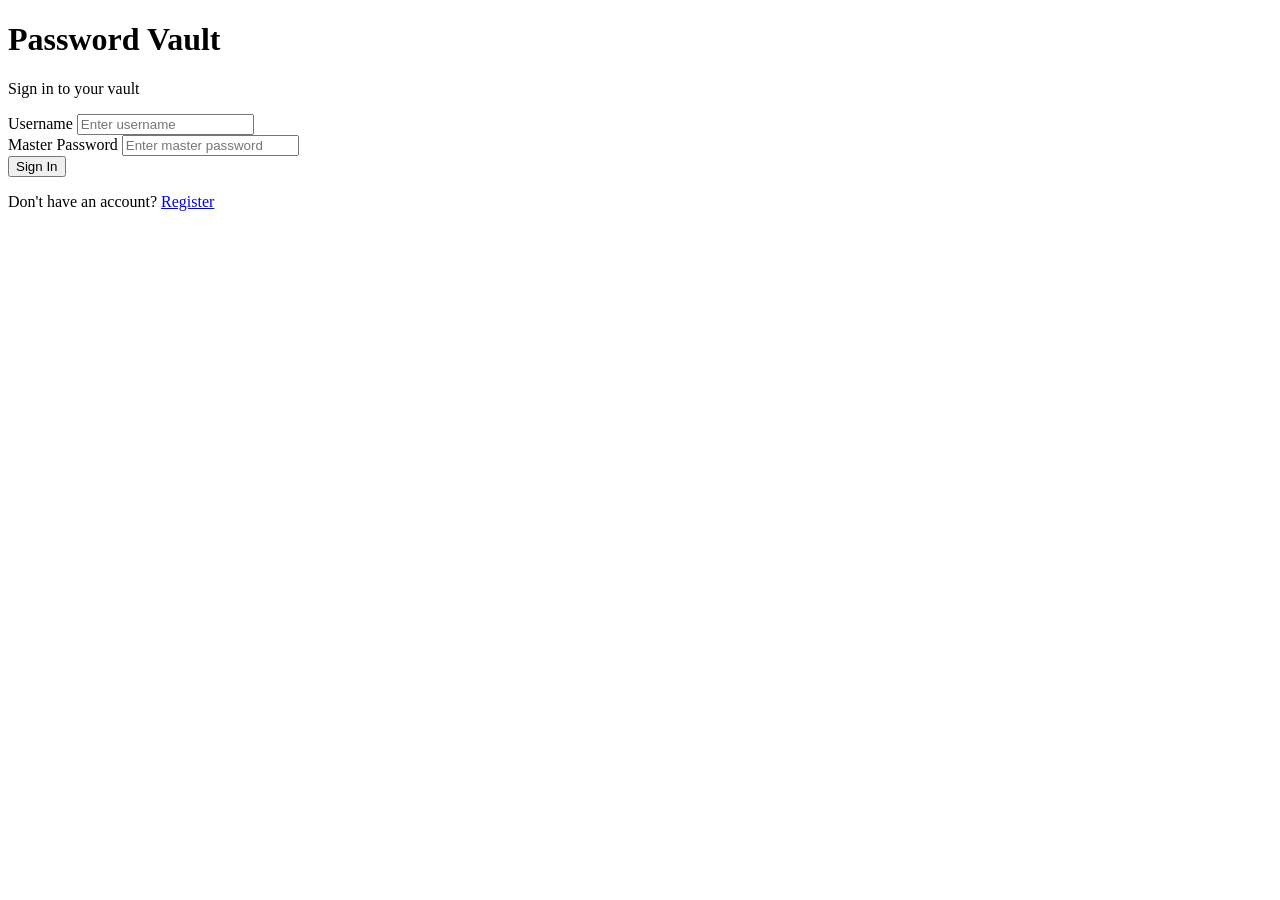
==== frontend/dashboard.html @ 9d70e1b2 "local" ====
<!DOCTYPE html>
<html lang="en">
<head>
    <meta charset="UTF-8">
    <meta name="viewport" content="width=device-width, initial-scale=1.0">
    <title>Password Vault — Dashboard</title>
    <link rel="stylesheet" href="style.css">
    <style>
        body { align-items: flex-start; padding: 40px 20px; }
        .dashboard { width: 100%; max-width: 700px; margin: 0 auto; }
        .header { display: flex; justify-content: space-between; align-items: center; margin-bottom: 32px; }
        .header h1 { font-size: 22px; }
        .logout { background: transparent; border: 1px solid #333; color: #fff; width: auto; padding: 8px 16px; margin: 0; }
        .logout:hover { background: #1a1a1a; }
        .add-form { background: #111; border: 1px solid #222; border-radius: 12px; padding: 24px; margin-bottom: 32px; }
        .add-form h2 { font-size: 16px; margin-bottom: 16px; color: #888; }
        .form-row { display: grid; grid-template-columns: 1fr 1fr; gap: 12px; }
        .add-form .form-group { margin-bottom: 12px; }
        .add-btn { background: #fff; color: #000; width: auto; padding: 10px 24px; margin: 0; margin-top: 8px; }
        .entries { display: flex; flex-direction: column; gap: 12px; }
        .entry-card { background: #111; border: 1px solid #222; border-radius: 10px; padding: 20px; display: flex; justify-content: space-between; align-items: center; }
        .entry-info h3 { font-size: 15px; margin-bottom: 4px; }
        .entry-info p { font-size: 13px; color: #666; }
        .entry-actions { display: flex; gap: 8px; }
        .btn-small { width: auto; padding: 6px 14px; font-size: 12px; margin: 0; background: #1a1a1a; color: #fff; border: 1px solid #333; }
        .btn-small:hover { background: #222; }
        .btn-delete { border-color: #ff4444; color: #ff4444; }
        .btn-delete:hover { background: #1a0000; }
        .decrypted { font-size: 12px; color: #44ff88; margin-top: 6px; }
        .empty { text-align: center; color: #444; padding: 40px; }
    </style>
</head>
<body>
<div class="dashboard">
    <div class="header">
        <h1>Your Vault</h1>
        <button class="logout" onclick="logout()">Sign Out</button>
    </div>

    <div class="add-form">
        <h2>Add New Entry</h2>
        <div class="form-row">
            <div class="form-group">
                <label>Site Name</label>
                <input type="text" id="siteName" placeholder="e.g. Gmail" />
            </div>
            <div class="form-group">
                <label>Site URL</label>
                <input type="text" id="siteUrl" placeholder="https://gmail.com" />
            </div>
        </div>
        <div class="form-row">
            <div class="form-group">
                <label>Username / Email</label>
                <input type="text" id="usernameForSite" placeholder="your@email.com" />
            </div>
            <div class="form-group">
                <label>Password</label>
                <input type="password" id="plainPassword" placeholder="Site password" />
            </div>
        </div>
        <button class="add-btn" onclick="addEntry()">Add Entry</button>
    </div>

    <div class="entries" id="entries">
        <div class="empty">Loading your vault...</div>
    </div>
</div>

<script>
    const API_URL = 'http://localhost:8080';
    let masterPasswordCache = null;

    function getMasterPassword() {
        if (!masterPasswordCache) {
            masterPasswordCache = sessionStorage.getItem('masterPassword');
        }
        return masterPasswordCache;
    }
    const token = localStorage.getItem('token');
    if (!token) window.location.href = 'index.html';

    const headers = {
        'Content-Type': 'application/json',
        'Authorization': 'Bearer ' + token
    };

    async function loadEntries() {
        const res = await fetch(`${API_URL}/vault/list`, { headers });
        const data = await res.json();
        const container = document.getElementById('entries');

        if (!res.ok || data.length === 0) {
            container.innerHTML = '<div class="empty">No entries yet.</div>';
            return;
        }

        container.innerHTML = data.map(entry => `
                <div class="entry-card" id="entry-${entry.id}">
                    <div class="entry-info">
                        <h3>${entry.siteName}</h3>
                        <p>${entry.usernameForSite} — <a href="${entry.siteUrl}" target="_blank" style="color:#555">${entry.siteUrl}</a></p>
                        <p class="decrypted" id="decrypted-${entry.id}"></p>
                    </div>
                    <div class="entry-actions">
                        <button class="btn-small" onclick="decrypt(${entry.id})">Reveal</button>
                        <button class="btn-small btn-delete" onclick="deleteEntry(${entry.id})">Delete</button>
                    </div>
                </div>
            `).join('');
    }

    async function addEntry() {
        const body = {
            siteName: document.getElementById('siteName').value,
            siteUrl: document.getElementById('siteUrl').value,
            usernameForSite: document.getElementById('usernameForSite').value,
            plainPassword: document.getElementById('plainPassword').value,
            masterPassword: getMasterPassword()
        };

        const res = await fetch(`${API_URL}/vault/add`, {
            method: 'POST',
            headers,
            body: JSON.stringify(body)
        });

        if (res.ok) {
            document.getElementById('siteName').value = '';
            document.getElementById('siteUrl').value = '';
            document.getElementById('usernameForSite').value = '';
            document.getElementById('plainPassword').value = '';
            loadEntries();
        } else {
            const errorText = await res.text();
            alert(errorText);
        }
    }

    async function decrypt(id) {
        const masterPassword = getMasterPassword();
        if (!masterPassword) return;

        const res = await fetch(`${API_URL}/vault/decrypt/${id}`, {
            method: 'POST',
            headers: { ...headers, 'Content-Type': 'application/json' },
            body: JSON.stringify({ masterPassword })
        });

        const text = await res.text();
        document.getElementById(`decrypted-${id}`).textContent = text;
    }

    async function deleteEntry(id) {
        if (!confirm('Are you sure you want to delete this entry?')) return;

        const res = await fetch(`${API_URL}/vault/delete/${id}`, {
            method: 'DELETE',
            headers
        });
        if (res.ok) {
            loadEntries();
        } else {
            const errorText = await res.text();
            alert(errorText);
        }
    }

    function logout() {
        localStorage.removeItem('token');
        localStorage.removeItem('username');
        window.location.href = 'index.html';
    }

    loadEntries();
</script>
</body>
</html>
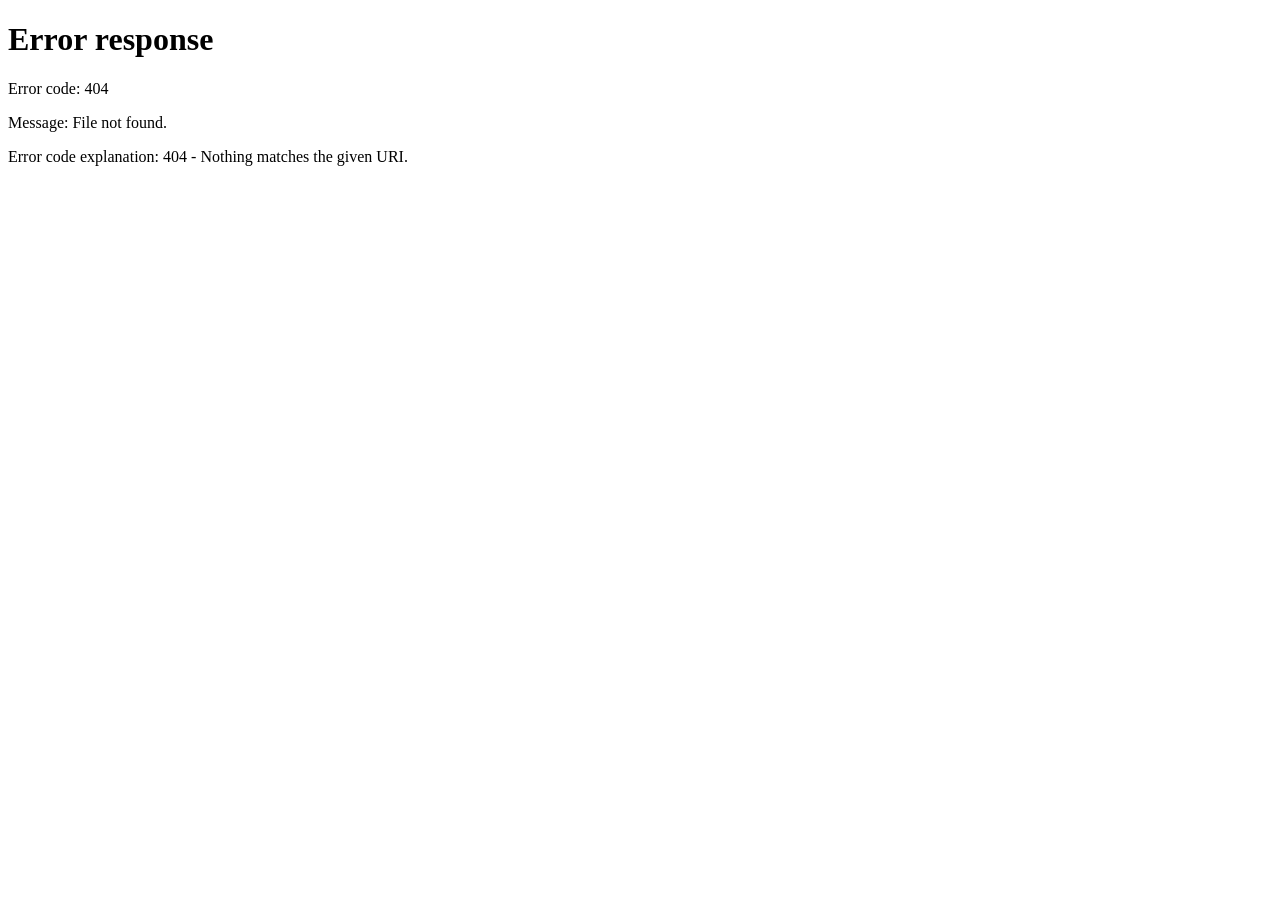
==== commit 5b834b66: "refactor(frontend): Update UI and styling for password vault" ====
--- a/frontend/dashboard.html
+++ b/frontend/dashboard.html
@@ -3,176 +3,831 @@
 <head>
     <meta charset="UTF-8">
     <meta name="viewport" content="width=device-width, initial-scale=1.0">
-    <title>Password Vault — Dashboard</title>
+    <title>Nullvault — Dashboard</title>
     <link rel="stylesheet" href="style.css">
-    <style>
-        body { align-items: flex-start; padding: 40px 20px; }
-        .dashboard { width: 100%; max-width: 700px; margin: 0 auto; }
-        .header { display: flex; justify-content: space-between; align-items: center; margin-bottom: 32px; }
-        .header h1 { font-size: 22px; }
-        .logout { background: transparent; border: 1px solid #333; color: #fff; width: auto; padding: 8px 16px; margin: 0; }
-        .logout:hover { background: #1a1a1a; }
-        .add-form { background: #111; border: 1px solid #222; border-radius: 12px; padding: 24px; margin-bottom: 32px; }
-        .add-form h2 { font-size: 16px; margin-bottom: 16px; color: #888; }
-        .form-row { display: grid; grid-template-columns: 1fr 1fr; gap: 12px; }
-        .add-form .form-group { margin-bottom: 12px; }
-        .add-btn { background: #fff; color: #000; width: auto; padding: 10px 24px; margin: 0; margin-top: 8px; }
-        .entries { display: flex; flex-direction: column; gap: 12px; }
-        .entry-card { background: #111; border: 1px solid #222; border-radius: 10px; padding: 20px; display: flex; justify-content: space-between; align-items: center; }
-        .entry-info h3 { font-size: 15px; margin-bottom: 4px; }
-        .entry-info p { font-size: 13px; color: #666; }
-        .entry-actions { display: flex; gap: 8px; }
-        .btn-small { width: auto; padding: 6px 14px; font-size: 12px; margin: 0; background: #1a1a1a; color: #fff; border: 1px solid #333; }
-        .btn-small:hover { background: #222; }
-        .btn-delete { border-color: #ff4444; color: #ff4444; }
-        .btn-delete:hover { background: #1a0000; }
-        .decrypted { font-size: 12px; color: #44ff88; margin-top: 6px; }
-        .empty { text-align: center; color: #444; padding: 40px; }
-    </style>
 </head>
 <body>
-<div class="dashboard">
-    <div class="header">
-        <h1>Your Vault</h1>
-        <button class="logout" onclick="logout()">Sign Out</button>
+    <div class="app-container">
+        <!-- Sidebar Navigation -->
+        <aside class="sidebar">
+            <div class="sidebar-top">
+                <a href="index.html" class="brand" style="padding-left: 8px;">
+                    <svg xmlns="http://www.w3.org/2000/svg" width="22" height="22" viewBox="0 0 24 24" fill="none" stroke="currentColor" stroke-width="2.5" stroke-linecap="round" stroke-linejoin="round">
+                        <rect width="18" height="11" x="3" y="11" rx="2" ry="2"/>
+                        <path d="M7 11V7a5 5 0 0 1 10 0v4"/>
+                    </svg>
+                    <span>Nullvault</span>
+                </a>
+                
+                <nav class="sidebar-menu">
+                    <a href="#" class="menu-item active">
+                        <svg xmlns="http://www.w3.org/2000/svg" width="18" height="18" viewBox="0 0 24 24" fill="none" stroke="currentColor" stroke-width="2" stroke-linecap="round" stroke-linejoin="round">
+                            <rect width="7" height="9" x="3" y="3" rx="1"/>
+                            <rect width="7" height="5" x="14" y="3" rx="1"/>
+                            <rect width="7" height="9" x="14" y="12" rx="1"/>
+                            <rect width="7" height="5" x="3" y="16" rx="1"/>
+                        </svg>
+                        <span>All Items</span>
+                    </a>
+                </nav>
+            </div>
+
+            <div class="sidebar-user">
+                <div class="user-info">
+                    <div class="avatar" id="userAvatar">U</div>
+                    <span class="username" id="usernameDisplay">User</span>
+                </div>
+                <button class="logout-btn" onclick="logout()" title="Sign Out">
+                    <svg xmlns="http://www.w3.org/2000/svg" width="16" height="16" viewBox="0 0 24 24" fill="none" stroke="currentColor" stroke-width="2" stroke-linecap="round" stroke-linejoin="round">
+                        <path d="M9 21H5a2 2 0 0 1-2-2V5a2 2 0 0 1 2-2h4"/>
+                        <polyline points="16 17 21 12 16 7"/>
+                        <line x1="21" x2="9" y1="12" y2="12"/>
+                    </svg>
+                </button>
+            </div>
+        </aside>
+
+        <!-- Main Dashboard View -->
+        <div class="main-content">
+            <!-- Top Search Header Bar -->
+            <header class="top-bar">
+                <div class="search-wrapper">
+                    <svg xmlns="http://www.w3.org/2000/svg" width="16" height="16" viewBox="0 0 24 24" fill="none" stroke="currentColor" stroke-width="2" stroke-linecap="round" stroke-linejoin="round">
+                        <circle cx="11" cy="11" r="8"/>
+                        <path d="m21 21-4.3-4.3"/>
+                    </svg>
+                    <input type="text" id="searchInput" class="search-input" placeholder="Search vault items..." oninput="filterEntries()">
+                </div>
+                <div>
+                    <button class="btn-primary" style="padding: 8px 16px; width: auto; font-size: 13px;" onclick="openModal()">
+                        <svg xmlns="http://www.w3.org/2000/svg" width="14" height="14" viewBox="0 0 24 24" fill="none" stroke="currentColor" stroke-width="2.5" stroke-linecap="round" stroke-linejoin="round">
+                            <path d="M5 12h14"/>
+                            <path d="M12 5v14"/>
+                        </svg>
+                        <span>Add Entry</span>
+                    </button>
+                </div>
+            </header>
+
+            <!-- Dashboard Content -->
+            <main class="dashboard-body">
+                <div class="dashboard-header">
+                    <h2>Secure Vault</h2>
+                </div>
+
+                <!-- Grid/Entries View -->
+                <div class="vault-grid" id="vaultGrid">
+                    <!-- Loading state initially -->
+                    <div style="grid-column: 1 / -1; text-align: center; padding: 40px; color: var(--text-secondary);">
+                        <span class="spinner" style="margin-bottom: 12px; width: 24px; height: 24px;"></span>
+                        <p>Syncing secure entries...</p>
+                    </div>
+                </div>
+            </main>
+        </div>
     </div>
 
-    <div class="add-form">
-        <h2>Add New Entry</h2>
-        <div class="form-row">
-            <div class="form-group">
-                <label>Site Name</label>
-                <input type="text" id="siteName" placeholder="e.g. Gmail" />
+    <!-- Add/Edit Entry Modal -->
+    <div class="modal-overlay" id="addModalOverlay" onclick="closeModalOnOverlay(event)">
+        <div class="glass-card modal">
+            <div class="modal-header">
+                <h3 id="modalTitle">Add Vault Entry</h3>
+                <button class="modal-close" onclick="closeModal()">
+                    <svg xmlns="http://www.w3.org/2000/svg" width="20" height="20" viewBox="0 0 24 24" fill="none" stroke="currentColor" stroke-width="2" stroke-linecap="round" stroke-linejoin="round">
+                        <path d="M18 6 6 18"/>
+                        <path d="m6 6 12 12"/>
+                    </svg>
+                </button>
             </div>
-            <div class="form-group">
-                <label>Site URL</label>
-                <input type="text" id="siteUrl" placeholder="https://gmail.com" />
-            </div>
+
+            <form id="addEntryForm" onsubmit="event.preventDefault(); saveEntry();">
+                <div class="modal-form-row">
+                    <div class="form-group">
+                        <label for="siteName">Site Name</label>
+                        <div class="input-wrapper">
+                            <input type="text" id="siteName" class="input-field" style="padding-left: 14px;" placeholder="e.g. GitHub" required>
+                        </div>
+                    </div>
+                    <div class="form-group">
+                        <label for="siteUrl">Site URL</label>
+                        <div class="input-wrapper">
+                            <input type="url" id="siteUrl" class="input-field" style="padding-left: 14px;" placeholder="https://github.com" required>
+                        </div>
+                    </div>
+                </div>
+
+                <div class="modal-form-row">
+                    <div class="form-group">
+                        <label for="siteUsername">Username / Email</label>
+                        <div class="input-wrapper">
+                            <input type="text" id="siteUsername" class="input-field" style="padding-left: 14px;" placeholder="your@email.com" required>
+                        </div>
+                    </div>
+                    <div class="form-group">
+                        <label for="sitePassword">Password</label>
+                        <div class="input-wrapper" style="display: flex; gap: 8px; align-items: center;">
+                            <div style="position: relative; flex-grow: 1;">
+                                <input type="password" id="sitePassword" class="input-field" style="padding-left: 14px; padding-right: 40px;" placeholder="Enter site password" required>
+                                <button type="button" onclick="toggleModalPasswordVisibility()" style="position: absolute; right: 10px; top: 50%; transform: translateY(-50%); background: transparent; border: none; color: var(--text-muted); cursor: pointer; display: flex; align-items: center; justify-content: center; width: auto; padding: 4px; transition: color 0.2s;" id="modalPasswordVisibilityBtn" title="Toggle Visibility">
+                                    <svg xmlns="http://www.w3.org/2000/svg" width="16" height="16" viewBox="0 0 24 24" fill="none" stroke="currentColor" stroke-width="2" stroke-linecap="round" stroke-linejoin="round">
+                                        <path d="M2 12s3-7 10-7 10 7 10 7-3 7-10 7-10-7-10-7Z"/>
+                                        <circle cx="12" cy="12" r="3"/>
+                                    </svg>
+                                </button>
+                            </div>
+                            <button type="button" class="btn-secondary" style="width: auto; padding: 0 12px; margin: 0; display: flex; align-items: center; height: 44px;" onclick="toggleGenerator()" title="Secure Generator Menu">
+                                <svg xmlns="http://www.w3.org/2000/svg" width="16" height="16" viewBox="0 0 24 24" fill="none" stroke="currentColor" stroke-width="2" stroke-linecap="round" stroke-linejoin="round">
+                                    <path d="M3 12a9 9 0 0 1 9-9 9.75 9.75 0 0 1 6.74 2.74L21 8"/>
+                                    <path d="M16 3h5v5"/>
+                                    <path d="M21 12a9 9 0 0 1-9 9 9.75 9.75 0 0 1-6.74-2.74L3 16"/>
+                                    <path d="M8 21H3v-5"/>
+                                </svg>
+                            </button>
+                        </div>
+                    </div>
+                </div>
+
+                <!-- Password Generator Panel (Hidden by default) -->
+                <div id="generatorPanel" class="generator-panel" style="display: none; margin-bottom: 20px; padding: 16px; background: rgba(0,0,0,0.25); border: 1px solid var(--card-border); border-radius: 8px; animation: fadeIn 0.2s ease;">
+                    <div style="display: flex; align-items: center; justify-content: space-between; margin-bottom: 12px;">
+                        <span style="font-size: 12px; font-weight: 700; color: var(--accent-light); text-transform: uppercase; letter-spacing: 0.5px;">Password Generator</span>
+                        <div style="display: flex; gap: 8px;">
+                            <button type="button" class="btn-secondary" style="padding: 4px 8px; font-size: 11px; margin: 0; width: auto; display: flex; align-items: center; gap: 4px;" onclick="generatePassword()">
+                                <svg xmlns="http://www.w3.org/2000/svg" width="12" height="12" viewBox="0 0 24 24" fill="none" stroke="currentColor" stroke-width="2" stroke-linecap="round" stroke-linejoin="round">
+                                    <path d="M3 12a9 9 0 0 1 9-9 9.75 9.75 0 0 1 6.74 2.74L21 8"/>
+                                    <path d="M16 3h5v5"/>
+                                    <path d="M21 12a9 9 0 0 1-9 9 9.75 9.75 0 0 1-6.74-2.74L3 16"/>
+                                    <path d="M8 21H3v-5"/>
+                                </svg>
+                                <span>Regenerate</span>
+                            </button>
+                            <button type="button" class="btn-primary" style="padding: 4px 10px; font-size: 11px; margin: 0; width: auto; background: var(--accent); color: white;" onclick="applyGeneratedPassword()">Use Password</button>
+                        </div>
+                    </div>
+                    
+                    <div class="password-display-wrapper" style="margin-bottom: 16px; padding: 10px; background: #000; border-color: rgba(255,255,255,0.05);">
+                        <span id="generatedPasswordVal" style="font-family: var(--font-mono); font-size: 14px; color: var(--text-primary); letter-spacing: 0.5px; word-break: break-all;">-</span>
+                    </div>
+
+                    <div style="display: flex; flex-direction: column; gap: 12px;">
+                        <!-- Length -->
+                        <div style="display: flex; align-items: center; justify-content: space-between;">
+                            <label style="margin: 0; font-size: 12px; color: var(--text-secondary);">Length (<span id="lenVal">16</span>)</label>
+                            <input type="range" id="genLength" min="6" max="64" value="16" style="width: 60%; cursor: pointer;" oninput="document.getElementById('lenVal').innerText = this.value; generatePassword();">
+                        </div>
+
+                        <!-- Checkboxes row -->
+                        <div style="display: grid; grid-template-columns: 1fr 1fr; gap: 8px;">
+                            <label style="display: flex; align-items: center; gap: 8px; font-size: 12px; color: var(--text-secondary); cursor: pointer; text-transform: none;">
+                                <input type="checkbox" id="genUpper" checked onchange="generatePassword()"> A-Z
+                            </label>
+                            <label style="display: flex; align-items: center; gap: 8px; font-size: 12px; color: var(--text-secondary); cursor: pointer; text-transform: none;">
+                                <input type="checkbox" id="genLower" checked onchange="generatePassword()"> a-z
+                            </label>
+                            <label style="display: flex; align-items: center; gap: 8px; font-size: 12px; color: var(--text-secondary); cursor: pointer; text-transform: none;">
+                                <input type="checkbox" id="genNumbers" checked onchange="generatePassword()"> 0-9
+                            </label>
+                            <label style="display: flex; align-items: center; gap: 8px; font-size: 12px; color: var(--text-secondary); cursor: pointer; text-transform: none;">
+                                <input type="checkbox" id="genSpecial" checked onchange="generatePassword()"> !@#$%^&*
+                            </label>
+                        </div>
+
+                        <!-- Avoid ambiguous -->
+                        <div>
+                            <label style="display: flex; align-items: center; gap: 8px; font-size: 12px; color: var(--text-secondary); cursor: pointer; text-transform: none;">
+                                <input type="checkbox" id="genAmbiguous" onchange="generatePassword()"> Avoid ambiguous characters (e.g. l, 1, O, 0)
+                            </label>
+                        </div>
+                    </div>
+                </div>
+
+                <div class="alert alert-danger" id="modalErrorAlert">
+                    <svg xmlns="http://www.w3.org/2000/svg" width="16" height="16" viewBox="0 0 24 24" fill="none" stroke="currentColor" stroke-width="2" stroke-linecap="round" stroke-linejoin="round" style="flex-shrink:0;">
+                        <circle cx="12" cy="12" r="10"/>
+                        <line x1="12" x2="12" y1="8" y2="12"/>
+                        <line x1="12" x2="12.01" y1="16" y2="16"/>
+                    </svg>
+                    <span id="modalErrorMsg">Could not save entry</span>
+                </div>
+
+                <div class="modal-footer">
+                    <button type="button" class="btn-secondary" onclick="closeModal()">Cancel</button>
+                    <button type="submit" class="btn-accent" id="saveBtn">
+                        <span id="saveBtnText">Save Securely</span>
+                        <span id="saveBtnLoader" class="spinner" style="display: none;"></span>
+                    </button>
+                </div>
+            </form>
         </div>
-        <div class="form-row">
-            <div class="form-group">
-                <label>Username / Email</label>
-                <input type="text" id="usernameForSite" placeholder="your@email.com" />
-            </div>
-            <div class="form-group">
-                <label>Password</label>
-                <input type="password" id="plainPassword" placeholder="Site password" />
-            </div>
-        </div>
-        <button class="add-btn" onclick="addEntry()">Add Entry</button>
     </div>
 
-    <div class="entries" id="entries">
-        <div class="empty">Loading your vault...</div>
-    </div>
-</div>
-
-<script>
-    const API_URL = 'http://localhost:8080';
-    let masterPasswordCache = null;
-
-    function getMasterPassword() {
-        if (!masterPasswordCache) {
-            masterPasswordCache = sessionStorage.getItem('masterPassword');
-        }
-        return masterPasswordCache;
-    }
-    const token = localStorage.getItem('token');
-    if (!token) window.location.href = 'index.html';
-
-    const headers = {
-        'Content-Type': 'application/json',
-        'Authorization': 'Bearer ' + token
-    };
-
-    async function loadEntries() {
-        const res = await fetch(`${API_URL}/vault/list`, { headers });
-        const data = await res.json();
-        const container = document.getElementById('entries');
-
-        if (!res.ok || data.length === 0) {
-            container.innerHTML = '<div class="empty">No entries yet.</div>';
-            return;
-        }
-
-        container.innerHTML = data.map(entry => `
-                <div class="entry-card" id="entry-${entry.id}">
-                    <div class="entry-info">
-                        <h3>${entry.siteName}</h3>
-                        <p>${entry.usernameForSite} — <a href="${entry.siteUrl}" target="_blank" style="color:#555">${entry.siteUrl}</a></p>
-                        <p class="decrypted" id="decrypted-${entry.id}"></p>
-                    </div>
-                    <div class="entry-actions">
-                        <button class="btn-small" onclick="decrypt(${entry.id})">Reveal</button>
-                        <button class="btn-small btn-delete" onclick="deleteEntry(${entry.id})">Delete</button>
-                    </div>
-                </div>
-            `).join('');
-    }
-
-    async function addEntry() {
-        const body = {
-            siteName: document.getElementById('siteName').value,
-            siteUrl: document.getElementById('siteUrl').value,
-            usernameForSite: document.getElementById('usernameForSite').value,
-            plainPassword: document.getElementById('plainPassword').value,
-            masterPassword: getMasterPassword()
+    <script>
+        const API_BASE_URL = window.location.hostname === 'localhost' || window.location.hostname === '127.0.0.1' 
+            ? 'http://localhost:8080' 
+            : 'https://password-vault-production-d1e3.up.railway.app';
+            
+        let vaultEntries = [];
+        let decryptedPasswords = {}; // Cache decrypted passwords locally in memory during active page session
+        let editingEntryId = null; // Track ID of entry currently being edited (null if adding new)
+
+        // Verify Authentication
+        const token = sessionStorage.getItem('token');
+        const username = sessionStorage.getItem('username') || 'User';
+        const masterPassword = sessionStorage.getItem('masterPassword');
+
+        if (!token || !masterPassword) {
+            // Redirect to login if unauthenticated
+            window.location.href = 'login.html';
+        }
+
+        // Set User Profile UI
+        document.getElementById('usernameDisplay').textContent = username;
+        document.getElementById('userAvatar').textContent = username.charAt(0).toUpperCase();
+
+        const headers = {
+            'Content-Type': 'application/json',
+            'Authorization': 'Bearer ' + token
         };
 
-        const res = await fetch(`${API_URL}/vault/add`, {
-            method: 'POST',
-            headers,
-            body: JSON.stringify(body)
-        });
-
-        if (res.ok) {
-            document.getElementById('siteName').value = '';
-            document.getElementById('siteUrl').value = '';
-            document.getElementById('usernameForSite').value = '';
-            document.getElementById('plainPassword').value = '';
-            loadEntries();
-        } else {
-            const errorText = await res.text();
-            alert(errorText);
-        }
-    }
-
-    async function decrypt(id) {
-        const masterPassword = getMasterPassword();
-        if (!masterPassword) return;
-
-        const res = await fetch(`${API_URL}/vault/decrypt/${id}`, {
-            method: 'POST',
-            headers: { ...headers, 'Content-Type': 'application/json' },
-            body: JSON.stringify({ masterPassword })
-        });
-
-        const text = await res.text();
-        document.getElementById(`decrypted-${id}`).textContent = text;
-    }
-
-    async function deleteEntry(id) {
-        if (!confirm('Are you sure you want to delete this entry?')) return;
-
-        const res = await fetch(`${API_URL}/vault/delete/${id}`, {
-            method: 'DELETE',
-            headers
-        });
-        if (res.ok) {
-            loadEntries();
-        } else {
-            const errorText = await res.text();
-            alert(errorText);
-        }
-    }
-
-    function logout() {
-        localStorage.removeItem('token');
-        localStorage.removeItem('username');
-        window.location.href = 'index.html';
-    }
-
-    loadEntries();
-</script>
+        // Modal Operations
+        function openModal() {
+            editingEntryId = null;
+            document.getElementById('modalTitle').textContent = 'Add Vault Entry';
+            document.getElementById('saveBtnText').textContent = 'Save Securely';
+            document.getElementById('modalErrorAlert').style.display = 'none';
+            document.getElementById('generatorPanel').style.display = 'none';
+            document.getElementById('addEntryForm').reset();
+            document.getElementById('addModalOverlay').classList.add('open');
+        }
+
+        function closeModal() {
+            document.getElementById('addModalOverlay').classList.remove('open');
+            editingEntryId = null;
+            
+            // Reset modal password visibility state back to password mask
+            const passwordInput = document.getElementById('sitePassword');
+            passwordInput.type = 'password';
+            document.getElementById('modalPasswordVisibilityBtn').innerHTML = `
+                <svg xmlns="http://www.w3.org/2000/svg" width="16" height="16" viewBox="0 0 24 24" fill="none" stroke="currentColor" stroke-width="2" stroke-linecap="round" stroke-linejoin="round">
+                    <path d="M2 12s3-7 10-7 10 7 10 7-3 7-10 7-10-7-10-7Z"/>
+                    <circle cx="12" cy="12" r="3"/>
+                </svg>
+            `;
+        }
+
+        function toggleModalPasswordVisibility() {
+            const passwordInput = document.getElementById('sitePassword');
+            const toggleBtn = document.getElementById('modalPasswordVisibilityBtn');
+            
+            if (passwordInput.type === 'password') {
+                passwordInput.type = 'text';
+                toggleBtn.innerHTML = `
+                    <svg xmlns="http://www.w3.org/2000/svg" width="16" height="16" viewBox="0 0 24 24" fill="none" stroke="currentColor" stroke-width="2" stroke-linecap="round" stroke-linejoin="round">
+                        <path d="M9.88 9.88a3 3 0 1 0 4.24 4.24"/>
+                        <path d="M10.73 5.08A10.43 10.43 0 0 1 12 5c7 0 10 7 10 7a13.16 13.16 0 0 1-1.67 2.68"/>
+                        <path d="M6.61 6.61A13.52 13.52 0 0 0 2 12s3 7 10 7a9.74 9.74 0 0 0 5.39-1.61"/>
+                        <line x1="2" x2="22" y1="2" y2="22"/>
+                    </svg>
+                `;
+            } else {
+                passwordInput.type = 'password';
+                toggleBtn.innerHTML = `
+                    <svg xmlns="http://www.w3.org/2000/svg" width="16" height="16" viewBox="0 0 24 24" fill="none" stroke="currentColor" stroke-width="2" stroke-linecap="round" stroke-linejoin="round">
+                        <path d="M2 12s3-7 10-7 10 7 10 7-3 7-10 7-10-7-10-7Z"/>
+                        <circle cx="12" cy="12" r="3"/>
+                    </svg>
+                `;
+            }
+        }
+
+        function closeModalOnOverlay(e) {
+            if (e.target.id === 'addModalOverlay') {
+                closeModal();
+            }
+        }
+
+        // Copy password helper
+        async function copyToClipboard(id) {
+            const password = decryptedPasswords[id];
+            if (!password) return;
+            try {
+                await navigator.clipboard.writeText(password);
+                
+                // Show copied feedback on button
+                const btn = document.getElementById(`copyBtn-${id}`);
+                if (btn) {
+                    const originalHTML = btn.innerHTML;
+                    btn.innerHTML = `<svg xmlns="http://www.w3.org/2000/svg" width="14" height="14" viewBox="0 0 24 24" fill="none" stroke="#34d399" stroke-width="2.5" stroke-linecap="round" stroke-linejoin="round"><polyline points="20 6 9 17 4 12"/></svg>`;
+                    setTimeout(() => {
+                        const currentBtn = document.getElementById(`copyBtn-${id}`);
+                        if (currentBtn) currentBtn.innerHTML = originalHTML;
+                    }, 1500);
+                }
+            } catch (err) {
+                console.error('Failed to copy', err);
+            }
+        }
+
+        // Domain helper for favicons
+        function getDomain(url) {
+            try {
+                if (!url.startsWith('http://') && !url.startsWith('https://')) {
+                    url = 'https://' + url;
+                }
+                const parsed = new URL(url);
+                return parsed.hostname;
+            } catch (e) {
+                return '';
+            }
+        }
+
+        // Fetch all Entries
+        async function loadEntries() {
+            const container = document.getElementById('vaultGrid');
+            try {
+                const res = await fetch(`${API_BASE_URL}/vault/list`, { headers });
+                
+                if (res.ok) {
+                    vaultEntries = await res.json();
+                    renderEntries(vaultEntries);
+                } else if (res.status === 401) {
+                    logout();
+                } else {
+                    container.innerHTML = `
+                        <div style="grid-column: 1 / -1; text-align: center; padding: 40px; color: #f87171;">
+                            <p>Failed to synchronize vault details.</p>
+                        </div>
+                    `;
+                }
+            } catch (err) {
+                console.error(err);
+                container.innerHTML = `
+                    <div style="grid-column: 1 / -1; text-align: center; padding: 40px; color: #f87171;">
+                        <p>Server connection timeout. Verify you are connected to the network.</p>
+                    </div>
+                `;
+            }
+        }
+
+        // Render Entries to the Grid
+        function renderEntries(entriesList) {
+            const container = document.getElementById('vaultGrid');
+            if (entriesList.length === 0) {
+                container.innerHTML = `
+                    <div class="glass-card empty-state" style="grid-column: 1 / -1;">
+                        <div class="empty-icon">
+                            <svg xmlns="http://www.w3.org/2000/svg" width="24" height="24" viewBox="0 0 24 24" fill="none" stroke="currentColor" stroke-width="2" stroke-linecap="round" stroke-linejoin="round">
+                                <circle cx="12" cy="12" r="10"/>
+                                <line x1="8" x2="16" y1="12" y2="12"/>
+                            </svg>
+                        </div>
+                        <h3>No secure credentials stored yet</h3>
+                        <p>Begin adding your private accounts to store them safely under zero-knowledge encryption.</p>
+                        <button class="btn-accent" style="width: auto; padding: 8px 20px; font-size: 13px;" onclick="openModal()">Add First Entry</button>
+                    </div>
+                `;
+                return;
+            }
+
+            container.innerHTML = entriesList.map((entry, index) => {
+                const isDecrypted = !!decryptedPasswords[entry.id];
+                const displayPass = isDecrypted ? decryptedPasswords[entry.id] : '••••••••••••';
+                
+                // Get clean domain for site icon
+                const domain = getDomain(entry.siteUrl);
+                const domainLetter = entry.siteName ? entry.siteName.charAt(0).toUpperCase() : 'W';
+                
+                return `
+                    <div class="glass-card vault-card fade-in" style="animation-delay: ${index * 0.05}s;" id="entry-${entry.id}">
+                        <div class="vault-card-top">
+                            <div class="site-meta">
+                                <h4>${escapeHtml(entry.siteName)}</h4>
+                                <a href="${escapeHtml(entry.siteUrl)}" target="_blank">${escapeHtml(entry.siteUrl)}</a>
+                            </div>
+                            
+                            <div style="position: relative; width: 32px; height: 32px; flex-shrink: 0; display: flex; align-items: center; justify-content: center;">
+                                ${domain ? `
+                                    <img class="site-favicon" 
+                                         src="https://www.google.com/s2/favicons?sz=128&domain=${domain}" 
+                                         alt=""
+                                         onerror="this.style.display='none'; this.nextElementSibling.style.display='flex';" />
+                                ` : ''}
+                                <div class="site-logo" style="${domain ? 'display: none;' : ''}">${domainLetter}</div>
+                            </div>
+                        </div>
+
+                        <div class="vault-card-middle">
+                            <div class="site-user">${escapeHtml(entry.usernameForSite)}</div>
+                            <div class="password-display-wrapper">
+                                <span class="password-display ${isDecrypted ? 'decrypted' : ''}" id="pass-${entry.id}">${escapeHtml(displayPass)}</span>
+                                <div id="copyBtnContainer-${entry.id}" style="display: flex; align-items: center; justify-content: center;">
+                                    ${isDecrypted ? `
+                                        <button class="copy-btn" id="copyBtn-${entry.id}" onclick="copyToClipboard(${entry.id})" title="Copy Password">
+                                            <svg xmlns="http://www.w3.org/2000/svg" width="14" height="14" viewBox="0 0 24 24" fill="none" stroke="currentColor" stroke-width="2" stroke-linecap="round" stroke-linejoin="round">
+                                                <rect width="14" height="14" x="8" y="8" rx="2" ry="2"/>
+                                                <path d="M4 16c-1.1 0-2-.9-2-2V4c0-1.1.9-2 2-2h10c1.1 0 2 .9 2 2"/>
+                                            </svg>
+                                        </button>
+                                    ` : ''}
+                                </div>
+                            </div>
+                        </div>
+
+                        <div class="vault-card-actions">
+                            <button class="card-action-btn" onclick="toggleReveal(${entry.id})" id="revealBtn-${entry.id}">
+                                ${isDecrypted ? `
+                                    <svg xmlns="http://www.w3.org/2000/svg" width="12" height="12" viewBox="0 0 24 24" fill="none" stroke="currentColor" stroke-width="2.5" stroke-linecap="round" stroke-linejoin="round">
+                                        <path d="M9.88 9.88a3 3 0 1 0 4.24 4.24"/>
+                                        <path d="M10.73 5.08A10.43 10.43 0 0 1 12 5c7 0 10 7 10 7a13.16 13.16 0 0 1-1.67 2.68"/>
+                                        <path d="M6.61 6.61A13.52 13.52 0 0 0 2 12s3 7 10 7a9.74 9.74 0 0 0 5.39-1.61"/>
+                                        <line x1="2" x2="22" y1="2" y2="22"/>
+                                    </svg>
+                                    <span>Hide</span>
+                                ` : `
+                                    <svg xmlns="http://www.w3.org/2000/svg" width="12" height="12" viewBox="0 0 24 24" fill="none" stroke="currentColor" stroke-width="2.5" stroke-linecap="round" stroke-linejoin="round">
+                                        <path d="M2 12s3-7 10-7 10 7 10 7-3 7-10 7-10-7-10-7Z"/>
+                                        <circle cx="12" cy="12" r="3"/>
+                                    </svg>
+                                    <span>Reveal</span>
+                                `}
+                            </button>
+                            <button class="card-action-btn" onclick="openEditModal(${entry.id})" id="editBtn-${entry.id}">
+                                <svg xmlns="http://www.w3.org/2000/svg" width="12" height="12" viewBox="0 0 24 24" fill="none" stroke="currentColor" stroke-width="2.5" stroke-linecap="round" stroke-linejoin="round">
+                                    <path d="M12 20h9"/>
+                                    <path d="M16.5 3.5a2.12 2.12 0 0 1 3 3L7 19l-4 1 1-4Z"/>
+                                </svg>
+                                <span>Edit</span>
+                            </button>
+                            <button class="card-action-btn delete" onclick="deleteEntry(${entry.id})">
+                                <svg xmlns="http://www.w3.org/2000/svg" width="12" height="12" viewBox="0 0 24 24" fill="none" stroke="currentColor" stroke-width="2.5" stroke-linecap="round" stroke-linejoin="round">
+                                    <path d="M3 6h18"/>
+                                    <path d="M19 6v14c0 1-1 2-2 2H7c-1 0-2-1-2-2V6"/>
+                                    <path d="M8 6V4c0-1 1-2 2-2h4c1 0 2 1 2 2v2"/>
+                                </svg>
+                                <span>Delete</span>
+                            </button>
+                        </div>
+                    </div>
+                `;
+            }).join('');
+        }
+
+        // Save entry (Handles Add & Edit routes)
+        async function saveEntry() {
+            const siteName = document.getElementById('siteName').value.trim();
+            const siteUrl = document.getElementById('siteUrl').value.trim();
+            const usernameForSite = document.getElementById('siteUsername').value.trim();
+            const plainPassword = document.getElementById('sitePassword').value;
+            
+            const saveBtnText = document.getElementById('saveBtnText');
+            const saveBtnLoader = document.getElementById('saveBtnLoader');
+            const modalErrorAlert = document.getElementById('modalErrorAlert');
+            const saveBtn = document.getElementById('saveBtn');
+
+            modalErrorAlert.style.display = 'none';
+            saveBtnText.style.display = 'none';
+            saveBtnLoader.style.display = 'inline-block';
+            saveBtn.disabled = true;
+
+            const body = {
+                siteName,
+                siteUrl,
+                usernameForSite,
+                plainPassword,
+                masterPassword
+            };
+
+            const isEdit = editingEntryId !== null;
+            const endpoint = isEdit ? `/vault/update/${editingEntryId}` : '/vault/add';
+
+            try {
+                const res = await fetch(`${API_BASE_URL}${endpoint}`, {
+                    method: 'POST',
+                    headers,
+                    body: JSON.stringify(body)
+                });
+
+                if (res.ok) {
+                    closeModal();
+                    loadEntries();
+                } else {
+                    const errorText = await res.text();
+                    showModalError(errorText || 'Authentication/Permission denied to save entry.');
+                }
+            } catch (err) {
+                console.error(err);
+                showModalError('Connection lost. Please check if your backend server is up.');
+            } finally {
+                saveBtnText.style.display = 'inline-block';
+                saveBtnLoader.style.display = 'none';
+                saveBtn.disabled = false;
+            }
+        }
+
+        function showModalError(msg) {
+            const alertBox = document.getElementById('modalErrorAlert');
+            const textSpan = document.getElementById('modalErrorMsg');
+            textSpan.textContent = msg;
+            alertBox.style.display = 'flex';
+        }
+
+        // Open Modal in Edit Mode
+        async function openEditModal(id) {
+            const entry = vaultEntries.find(e => e.id === id);
+            if (!entry) return;
+
+            const editBtn = document.getElementById(`editBtn-${id}`);
+            const originalHTML = editBtn.innerHTML;
+
+            // Decrypt password first if not already done
+            if (!decryptedPasswords[id]) {
+                try {
+                    editBtn.innerHTML = `<span class="spinner" style="width: 10px; height: 10px;"></span> <span>Decrypting...</span>`;
+                    editBtn.disabled = true;
+                    
+                    const res = await fetch(`${API_BASE_URL}/vault/decrypt/${id}`, {
+                        method: 'POST',
+                        headers,
+                        body: JSON.stringify({ masterPassword })
+                    });
+
+                    if (res.ok) {
+                        const rawText = await res.text();
+                        const prefix = "Decrypted password: ";
+                        decryptedPasswords[id] = rawText.startsWith(prefix) ? rawText.slice(prefix.length) : rawText;
+                    } else {
+                        const errorMsg = await res.text();
+                        alert('Decryption failed: ' + errorMsg);
+                        editBtn.innerHTML = originalHTML;
+                        editBtn.disabled = false;
+                        return;
+                    }
+                } catch (err) {
+                    console.error(err);
+                    alert('Could not contact decryption server.');
+                    editBtn.innerHTML = originalHTML;
+                    editBtn.disabled = false;
+                    return;
+                }
+            }
+
+            // Restore edit button state
+            editBtn.innerHTML = originalHTML;
+            editBtn.disabled = false;
+
+            // Pre-fill modal
+            editingEntryId = id;
+            document.getElementById('modalTitle').textContent = 'Edit Vault Entry';
+            document.getElementById('saveBtnText').textContent = 'Save Changes';
+            document.getElementById('modalErrorAlert').style.display = 'none';
+            document.getElementById('generatorPanel').style.display = 'none';
+            
+            document.getElementById('siteName').value = entry.siteName;
+            document.getElementById('siteUrl').value = entry.siteUrl;
+            document.getElementById('siteUsername').value = entry.usernameForSite;
+            document.getElementById('sitePassword').value = decryptedPasswords[id];
+            
+            document.getElementById('addModalOverlay').classList.add('open');
+        }
+
+        // Toggle Password Reveal State DOM-ONLY (No list re-rendering)
+        async function toggleReveal(id) {
+            const passEl = document.getElementById(`pass-${id}`);
+            const btnEl = document.getElementById(`revealBtn-${id}`);
+            const copyBtnContainer = document.getElementById(`copyBtnContainer-${id}`);
+            if (!passEl || !btnEl || !copyBtnContainer) return;
+            
+            if (decryptedPasswords[id]) {
+                // Hide it
+                delete decryptedPasswords[id];
+                passEl.textContent = '••••••••••••';
+                passEl.classList.remove('decrypted');
+                copyBtnContainer.innerHTML = '';
+                btnEl.innerHTML = `
+                    <svg xmlns="http://www.w3.org/2000/svg" width="12" height="12" viewBox="0 0 24 24" fill="none" stroke="currentColor" stroke-width="2.5" stroke-linecap="round" stroke-linejoin="round">
+                        <path d="M2 12s3-7 10-7 10 7 10 7-3 7-10 7-10-7-10-7Z"/>
+                        <circle cx="12" cy="12" r="3"/>
+                    </svg>
+                    <span>Reveal</span>
+                `;
+            } else {
+                // Fetch decryption from server
+                try {
+                    btnEl.innerHTML = `<span class="spinner" style="width: 10px; height: 10px;"></span> <span>Loading...</span>`;
+                    const res = await fetch(`${API_BASE_URL}/vault/decrypt/${id}`, {
+                        method: 'POST',
+                        headers,
+                        body: JSON.stringify({ masterPassword })
+                    });
+
+                    if (res.ok) {
+                        const rawText = await res.text();
+                        const prefix = "Decrypted password: ";
+                        const decryptedPass = rawText.startsWith(prefix) ? rawText.slice(prefix.length) : rawText;
+                        
+                        decryptedPasswords[id] = decryptedPass;
+                        
+                        // Update DOM elements in place
+                        passEl.textContent = decryptedPass;
+                        passEl.classList.add('decrypted');
+                        copyBtnContainer.innerHTML = `
+                            <button class="copy-btn" id="copyBtn-${id}" onclick="copyToClipboard(${id})" title="Copy Password">
+                                <svg xmlns="http://www.w3.org/2000/svg" width="14" height="14" viewBox="0 0 24 24" fill="none" stroke="currentColor" stroke-width="2" stroke-linecap="round" stroke-linejoin="round">
+                                    <rect width="14" height="14" x="8" y="8" rx="2" ry="2"/>
+                                    <path d="M4 16c-1.1 0-2-.9-2-2V4c0-1.1.9-2 2-2h10c1.1 0 2 .9 2 2"/>
+                                </svg>
+                            </button>
+                        `;
+                        btnEl.innerHTML = `
+                            <svg xmlns="http://www.w3.org/2000/svg" width="12" height="12" viewBox="0 0 24 24" fill="none" stroke="currentColor" stroke-width="2.5" stroke-linecap="round" stroke-linejoin="round">
+                                <path d="M9.88 9.88a3 3 0 1 0 4.24 4.24"/>
+                                <path d="M10.73 5.08A10.43 10.43 0 0 1 12 5c7 0 10 7 10 7a13.16 13.16 0 0 1-1.67 2.68"/>
+                                <path d="M6.61 6.61A13.52 13.52 0 0 0 2 12s3 7 10 7a9.74 9.74 0 0 0 5.39-1.61"/>
+                                <line x1="2" x2="22" y1="2" y2="22"/>
+                            </svg>
+                            <span>Hide</span>
+                        `;
+                    } else {
+                        const errorMsg = await res.text();
+                        alert('Decryption failed: ' + errorMsg);
+                        renderEntries(vaultEntries);
+                    }
+                } catch (err) {
+                    console.error(err);
+                    alert('Could not contact decryption server.');
+                    renderEntries(vaultEntries);
+                }
+            }
+        }
+
+        // Delete secure vault item with smooth transitions (No list re-rendering)
+        async function deleteEntry(id) {
+            if (!confirm('Are you absolute certain you want to delete this secret from your vault? This cannot be undone.')) {
+                return;
+            }
+
+            try {
+                const res = await fetch(`${API_BASE_URL}/vault/delete/${id}`, {
+                    method: 'DELETE',
+                    headers
+                });
+
+                if (res.ok) {
+                    const card = document.getElementById(`entry-${id}`);
+                    if (card) {
+                        card.style.opacity = '0';
+                        card.style.transform = 'translateY(15px)';
+                        card.style.transition = 'opacity 0.25s ease, transform 0.25s ease';
+                        setTimeout(() => {
+                            card.remove();
+                            // Update local arrays
+                            vaultEntries = vaultEntries.filter(entry => entry.id !== id);
+                            if (decryptedPasswords[id]) delete decryptedPasswords[id];
+                            
+                            // Re-render empty state if nothing left
+                            if (vaultEntries.length === 0) {
+                                renderEntries([]);
+                            }
+                        }, 250);
+                    }
+                } else {
+                    const errorText = await res.text();
+                    alert('Could not delete item: ' + errorText);
+                }
+            } catch (err) {
+                console.error(err);
+                alert('Connection error during deletion request.');
+            }
+        }
+
+        // Filter/Search Functionality (Client-Side Search)
+        function filterEntries() {
+            const query = document.getElementById('searchInput').value.toLowerCase().trim();
+            if (!query) {
+                renderEntries(vaultEntries);
+                return;
+            }
+
+            const filtered = vaultEntries.filter(entry => {
+                return (entry.siteName && entry.siteName.toLowerCase().includes(query)) ||
+                       (entry.siteUrl && entry.siteUrl.toLowerCase().includes(query)) ||
+                       (entry.usernameForSite && entry.usernameForSite.toLowerCase().includes(query));
+            });
+
+            renderEntries(filtered);
+        }
+
+        // Password Generator Operations
+        function toggleGenerator() {
+            const panel = document.getElementById('generatorPanel');
+            if (panel.style.display === 'none') {
+                panel.style.display = 'block';
+                generatePassword(); // Initial generation on open
+            } else {
+                panel.style.display = 'none';
+            }
+        }
+
+        function generatePassword() {
+            const length = parseInt(document.getElementById('genLength').value);
+            const upper = document.getElementById('genUpper').checked;
+            const lower = document.getElementById('genLower').checked;
+            const numbers = document.getElementById('genNumbers').checked;
+            const special = document.getElementById('genSpecial').checked;
+            const avoidAmbiguous = document.getElementById('genAmbiguous').checked;
+
+            let charset = '';
+            let upperChars = 'ABCDEFGHIJKLMNOPQRSTUVWXYZ';
+            let lowerChars = 'abcdefghijklmnopqrstuvwxyz';
+            let numberChars = '0123456789';
+            let specialChars = '!@#$%^&*()_+-=[]{}|;:,.<>?';
+
+            if (avoidAmbiguous) {
+                upperChars = upperChars.replace(/[IO]/g, '');
+                lowerChars = lowerChars.replace(/[lo]/g, '');
+                numberChars = numberChars.replace(/[01]/g, '');
+                specialChars = specialChars.replace(/[|]/g, '');
+            }
+
+            let guaranteed = [];
+
+            if (upper) {
+                charset += upperChars;
+                guaranteed.push(upperChars.charAt(Math.floor(Math.random() * upperChars.length)));
+            }
+            if (lower) {
+                charset += lowerChars;
+                guaranteed.push(lowerChars.charAt(Math.floor(Math.random() * lowerChars.length)));
+            }
+            if (numbers) {
+                charset += numberChars;
+                guaranteed.push(numberChars.charAt(Math.floor(Math.random() * numberChars.length)));
+            }
+            if (special) {
+                charset += specialChars;
+                guaranteed.push(specialChars.charAt(Math.floor(Math.random() * specialChars.length)));
+            }
+
+            if (charset.length === 0) {
+                document.getElementById('generatedPasswordVal').innerText = 'Select at least one option';
+                return;
+            }
+
+            let password = '';
+            for (let i = 0; i < guaranteed.length; i++) {
+                password += guaranteed[i];
+            }
+
+            for (let i = password.length; i < length; i++) {
+                const randomIndex = Math.floor(Math.random() * charset.length);
+                password += charset.charAt(randomIndex);
+            }
+
+            // Shuffle characters
+            password = password.split('').sort(() => 0.5 - Math.random()).join('');
+            document.getElementById('generatedPasswordVal').innerText = password;
+        }
+
+        function applyGeneratedPassword() {
+            const genVal = document.getElementById('generatedPasswordVal').innerText;
+            if (genVal && genVal !== 'Select at least one option' && genVal !== '-') {
+                const passwordInput = document.getElementById('sitePassword');
+                passwordInput.value = genVal;
+                passwordInput.type = 'text'; // Show password in plaintext
+                
+                // Update toggle button to hide eye-off state icon
+                document.getElementById('modalPasswordVisibilityBtn').innerHTML = `
+                    <svg xmlns="http://www.w3.org/2000/svg" width="16" height="16" viewBox="0 0 24 24" fill="none" stroke="currentColor" stroke-width="2" stroke-linecap="round" stroke-linejoin="round">
+                        <path d="M9.88 9.88a3 3 0 1 0 4.24 4.24"/>
+                        <path d="M10.73 5.08A10.43 10.43 0 0 1 12 5c7 0 10 7 10 7a13.16 13.16 0 0 1-1.67 2.68"/>
+                        <path d="M6.61 6.61A13.52 13.52 0 0 0 2 12s3 7 10 7a9.74 9.74 0 0 0 5.39-1.61"/>
+                        <line x1="2" x2="22" y1="2" y2="22"/>
+                    </svg>
+                `;
+                
+                document.getElementById('generatorPanel').style.display = 'none';
+            }
+        }
+
+        // Safe HTML injection escape helper
+        function escapeHtml(str) {
+            if (!str) return '';
+            return str
+                .replace(/&/g, "&amp;")
+                .replace(/</g, "&lt;")
+                .replace(/>/g, "&gt;")
+                .replace(/"/g, "&quot;")
+                .replace(/'/g, "&#039;");
+        }
+
+        // Logout Flow
+        function logout() {
+            sessionStorage.clear();
+            window.location.href = 'login.html';
+        }
+
+        // Load initially
+        loadEntries();
+    </script>
 </body>
 </html>
--- a/frontend/style.css
+++ b/frontend/style.css
@@ -0,0 +1,972 @@
+@import url('https://fonts.googleapis.com/css2?family=Inter:wght@300;400;500;600;700&family=JetBrains+Mono:wght@400;500;600&display=swap');
+
+:root {
+    --bg-dark: #000000;
+    --bg-page: #050507;
+    --card-bg: rgba(17, 17, 19, 0.75);
+    --card-border: rgba(255, 255, 255, 0.08);
+    --card-border-glow: rgba(139, 92, 246, 0.3);
+    
+    --accent: #8b5cf6;
+    --accent-light: #a78bfa;
+    --accent-glow: rgba(139, 92, 246, 0.15);
+    
+    --text-primary: #f3f4f6;
+    --text-secondary: #9ca3af;
+    --text-muted: #4b5563;
+    
+    --font-ui: 'Inter', -apple-system, BlinkMacSystemFont, 'Segoe UI', sans-serif;
+    --font-mono: 'JetBrains Mono', monospace;
+    
+    --shadow-glow: 0 0 30px rgba(139, 92, 246, 0.15);
+    --glass-blur: blur(16px);
+}
+
+/* Base Styles */
+* {
+    margin: 0;
+    padding: 0;
+    box-sizing: border-box;
+}
+
+body {
+    background-color: var(--bg-page);
+    color: var(--text-primary);
+    font-family: var(--font-ui);
+    min-height: 100vh;
+    overflow-x: hidden;
+    position: relative;
+}
+
+/* Aurora / Glow background effect */
+.aurora-bg {
+    position: fixed;
+    top: 0;
+    left: 0;
+    right: 0;
+    bottom: 0;
+    z-index: -1;
+    overflow: hidden;
+    pointer-events: none;
+    background: radial-gradient(circle at 50% -20%, #110e26 0%, var(--bg-page) 50%);
+}
+
+.aurora-glow {
+    position: absolute;
+    width: 600px;
+    height: 600px;
+    background: radial-gradient(circle, var(--accent-glow) 0%, transparent 70%);
+    top: -200px;
+    left: calc(50% - 300px);
+    filter: blur(80px);
+    animation: pulseGlow 12s infinite alternate ease-in-out;
+    opacity: 0.8;
+}
+
+@keyframes pulseGlow {
+    0% {
+        transform: translate(0, 0) scale(1);
+    }
+    100% {
+        transform: translate(50px, 30px) scale(1.1);
+    }
+}
+
+/* Layout Utilities */
+.app-container {
+    display: flex;
+    min-height: 100vh;
+    width: 100%;
+}
+
+/* Glassmorphism Cards */
+.glass-card {
+    background: var(--card-bg);
+    backdrop-filter: var(--glass-blur);
+    -webkit-backdrop-filter: var(--glass-blur);
+    border: 1px solid var(--card-border);
+    border-radius: 16px;
+    padding: 32px;
+    box-shadow: 0 8px 32px 0 rgba(0, 0, 0, 0.4);
+    transition: border-color 0.3s ease, box-shadow 0.3s ease, transform 0.3s ease;
+    animation: fadeInUp 0.6s cubic-bezier(0.16, 1, 0.3, 1) both;
+}
+
+.glass-card:hover {
+    border-color: var(--card-border-glow);
+    box-shadow: 0 8px 32px 0 rgba(139, 92, 246, 0.05), var(--shadow-glow);
+}
+
+/* Auth Cards Centered */
+.auth-wrapper {
+    display: flex;
+    flex-direction: column;
+    align-items: center;
+    justify-content: center;
+    min-height: 100vh;
+    width: 100%;
+    padding: 24px;
+    position: relative;
+    background: radial-gradient(circle at 50% 50%, #0c0817 0%, var(--bg-page) 100%);
+}
+
+.auth-card {
+    width: 100%;
+    max-width: 420px;
+}
+
+.brand {
+    display: flex;
+    align-items: center;
+    gap: 10px;
+    font-size: 20px;
+    font-weight: 700;
+    color: var(--text-primary);
+    margin-bottom: 24px;
+    text-decoration: none;
+    letter-spacing: -0.5px;
+}
+
+.brand svg {
+    color: var(--accent);
+}
+
+.auth-header {
+    text-align: center;
+    margin-bottom: 32px;
+}
+
+.auth-header h1 {
+    font-size: 28px;
+    font-weight: 700;
+    letter-spacing: -0.5px;
+    margin-bottom: 8px;
+}
+
+.auth-header p {
+    color: var(--text-secondary);
+    font-size: 14px;
+}
+
+/* Forms */
+.form-group {
+    margin-bottom: 20px;
+    position: relative;
+}
+
+.form-group label {
+    display: block;
+    font-size: 12px;
+    font-weight: 500;
+    color: var(--text-secondary);
+    margin-bottom: 8px;
+    text-transform: uppercase;
+    letter-spacing: 0.5px;
+}
+
+.input-wrapper {
+    position: relative;
+}
+
+.input-wrapper > svg {
+    position: absolute;
+    left: 12px;
+    top: 50%;
+    transform: translateY(-50%);
+    color: var(--text-muted);
+    transition: color 0.2s ease;
+}
+
+.input-field {
+    width: 100%;
+    background: rgba(26, 26, 26, 0.4);
+    border: 1px solid var(--card-border);
+    border-radius: 8px;
+    padding: 12px 14px;
+    padding-left: 40px;
+    color: var(--text-primary);
+    font-size: 14px;
+    outline: none;
+    transition: border-color 0.2s ease, box-shadow 0.2s ease, background-color 0.2s ease;
+}
+
+.input-field:focus {
+    border-color: var(--accent-light);
+    box-shadow: 0 0 0 2px var(--accent-glow);
+    background: rgba(26, 26, 26, 0.6);
+}
+
+.input-wrapper:focus-within > svg {
+    color: var(--accent-light);
+}
+
+/* Buttons */
+.btn-primary {
+    width: 100%;
+    background: var(--text-primary);
+    color: var(--bg-dark);
+    border: none;
+    border-radius: 8px;
+    padding: 12px;
+    font-size: 14px;
+    font-weight: 600;
+    cursor: pointer;
+    transition: background-color 0.2s ease, transform 0.1s ease, box-shadow 0.2s ease;
+    display: flex;
+    align-items: center;
+    justify-content: center;
+    gap: 8px;
+}
+
+.btn-primary:hover {
+    background: #ffffff;
+    box-shadow: 0 4px 20px rgba(255, 255, 255, 0.15);
+}
+
+.btn-primary:active {
+    transform: scale(0.98);
+}
+
+.btn-accent {
+    width: 100%;
+    background: linear-gradient(135deg, var(--accent) 0%, #7c3aed 100%);
+    color: #ffffff;
+    border: none;
+    border-radius: 8px;
+    padding: 12px;
+    font-size: 14px;
+    font-weight: 600;
+    cursor: pointer;
+    transition: opacity 0.2s ease, transform 0.1s ease, box-shadow 0.2s ease;
+    display: flex;
+    align-items: center;
+    justify-content: center;
+    gap: 8px;
+}
+
+.btn-accent:hover {
+    opacity: 0.95;
+    box-shadow: 0 4px 20px rgba(139, 92, 246, 0.3);
+}
+
+.btn-accent:active {
+    transform: scale(0.98);
+}
+
+.btn-secondary {
+    background: rgba(255, 255, 255, 0.05);
+    color: var(--text-primary);
+    border: 1px solid var(--card-border);
+    border-radius: 8px;
+    padding: 10px 18px;
+    font-size: 14px;
+    font-weight: 500;
+    cursor: pointer;
+    transition: background-color 0.2s ease, border-color 0.2s ease;
+    display: inline-flex;
+    align-items: center;
+    justify-content: center;
+    gap: 8px;
+}
+
+.btn-secondary:hover {
+    background: rgba(255, 255, 255, 0.08);
+    border-color: rgba(255, 255, 255, 0.15);
+}
+
+/* Animations */
+@keyframes fadeInUp {
+    from {
+        opacity: 0;
+        transform: translateY(15px);
+    }
+    to {
+        opacity: 1;
+        transform: translateY(0);
+    }
+}
+
+@keyframes fadeIn {
+    from { opacity: 0; }
+    to { opacity: 1; }
+}
+
+.fade-in {
+    animation: fadeIn 0.4s ease-out forwards;
+}
+
+.stagger-1 { animation-delay: 0.1s; }
+.stagger-2 { animation-delay: 0.2s; }
+.stagger-3 { animation-delay: 0.3s; }
+.stagger-4 { animation-delay: 0.4s; }
+
+/* Alerts */
+.alert {
+    padding: 10px 14px;
+    border-radius: 8px;
+    font-size: 13px;
+    margin-top: 16px;
+    display: none;
+    animation: fadeIn 0.3s ease;
+    align-items: center;
+    gap: 8px;
+}
+
+.alert-danger {
+    background: rgba(239, 68, 68, 0.1);
+    border: 1px solid rgba(239, 68, 68, 0.2);
+    color: #fca5a5;
+}
+
+.alert-success {
+    background: rgba(16, 185, 129, 0.1);
+    border: 1px solid rgba(16, 185, 129, 0.2);
+    color: #a7f3d0;
+}
+
+.auth-footer {
+    text-align: center;
+    margin-top: 24px;
+    font-size: 13px;
+    color: var(--text-secondary);
+}
+
+.auth-footer a {
+    color: var(--text-primary);
+    text-decoration: none;
+    font-weight: 500;
+    transition: color 0.2s;
+}
+
+.auth-footer a:hover {
+    color: var(--accent-light);
+}
+
+/* Landing Page Hero and Highlights */
+.landing-container {
+    max-width: 1200px;
+    margin: 0 auto;
+    padding: 0 24px;
+    min-height: 100vh;
+    display: flex;
+    flex-direction: column;
+    justify-content: space-between;
+}
+
+.nav-bar {
+    display: flex;
+    justify-content: space-between;
+    align-items: center;
+    padding: 24px 0;
+    border-bottom: 1px solid rgba(255, 255, 255, 0.05);
+}
+
+.nav-links {
+    display: flex;
+    gap: 20px;
+    align-items: center;
+}
+
+.hero-section {
+    text-align: center;
+    padding: 100px 0 60px 0;
+    display: flex;
+    flex-direction: column;
+    align-items: center;
+}
+
+.hero-badge {
+    background: rgba(139, 92, 246, 0.1);
+    border: 1px solid rgba(139, 92, 246, 0.25);
+    color: var(--accent-light);
+    font-size: 12px;
+    font-weight: 600;
+    padding: 6px 16px;
+    border-radius: 9999px;
+    margin-bottom: 24px;
+    display: inline-flex;
+    align-items: center;
+    gap: 6px;
+    letter-spacing: 0.5px;
+}
+
+.hero-title {
+    font-size: 56px;
+    font-weight: 800;
+    letter-spacing: -1.5px;
+    line-height: 1.1;
+    margin-bottom: 24px;
+    max-width: 800px;
+    background: linear-gradient(180deg, #ffffff 0%, #a3a3a3 100%);
+    -webkit-background-clip: text;
+    -webkit-text-fill-color: transparent;
+}
+
+.hero-subtitle {
+    font-size: 18px;
+    color: var(--text-secondary);
+    max-width: 600px;
+    line-height: 1.6;
+    margin-bottom: 40px;
+}
+
+.hero-ctas {
+    display: flex;
+    gap: 16px;
+}
+
+.features-grid {
+    display: grid;
+    grid-template-columns: repeat(auto-fit, minmax(300px, 1fr));
+    gap: 24px;
+    margin-bottom: 100px;
+}
+
+.feature-card {
+    padding: 32px;
+}
+
+.feature-icon {
+    width: 44px;
+    height: 44px;
+    background: rgba(139, 92, 246, 0.1);
+    border-radius: 10px;
+    display: flex;
+    align-items: center;
+    justify-content: center;
+    margin-bottom: 20px;
+    color: var(--accent-light);
+}
+
+.feature-card h3 {
+    font-size: 18px;
+    font-weight: 600;
+    margin-bottom: 8px;
+}
+
+.feature-card p {
+    color: var(--text-secondary);
+    font-size: 14px;
+    line-height: 1.5;
+}
+
+.footer {
+    display: flex;
+    justify-content: space-between;
+    align-items: center;
+    padding: 40px 0;
+    border-top: 1px solid rgba(255, 255, 255, 0.05);
+    font-size: 13px;
+    color: var(--text-muted);
+}
+
+.footer a {
+    color: var(--text-secondary);
+    text-decoration: none;
+    transition: color 0.2s;
+}
+
+.footer a:hover {
+    color: var(--text-primary);
+}
+
+/* Dashboard specific styles */
+.dashboard-layout {
+    display: grid;
+    grid-template-columns: 260px 1fr;
+    height: 100vh;
+    width: 100%;
+}
+
+.sidebar {
+    background: #070709;
+    border-right: 1px solid var(--card-border);
+    padding: 24px;
+    display: flex;
+    flex-direction: column;
+    justify-content: space-between;
+}
+
+.sidebar-top {
+    display: flex;
+    flex-direction: column;
+    gap: 32px;
+}
+
+.sidebar-menu {
+    display: flex;
+    flex-direction: column;
+    gap: 8px;
+}
+
+.menu-item {
+    display: flex;
+    align-items: center;
+    gap: 12px;
+    padding: 10px 14px;
+    border-radius: 8px;
+    color: var(--text-secondary);
+    text-decoration: none;
+    font-size: 14px;
+    font-weight: 500;
+    transition: background-color 0.2s ease, color 0.2s ease;
+}
+
+.menu-item:hover, .menu-item.active {
+    background: rgba(255, 255, 255, 0.05);
+    color: var(--text-primary);
+}
+
+.menu-item.active svg {
+    color: var(--accent-light);
+}
+
+.sidebar-user {
+    display: flex;
+    align-items: center;
+    justify-content: space-between;
+    padding: 12px;
+    border-radius: 12px;
+    background: rgba(255, 255, 255, 0.03);
+    border: 1px solid var(--card-border);
+}
+
+.user-info {
+    display: flex;
+    align-items: center;
+    gap: 10px;
+}
+
+.avatar {
+    width: 32px;
+    height: 32px;
+    border-radius: 50%;
+    background: linear-gradient(135deg, var(--accent) 0%, #4f46e5 100%);
+    display: flex;
+    align-items: center;
+    justify-content: center;
+    font-weight: 600;
+    font-size: 13px;
+    color: #fff;
+}
+
+.username {
+    font-size: 13px;
+    font-weight: 500;
+    color: var(--text-primary);
+    max-width: 100px;
+    overflow: hidden;
+    text-overflow: ellipsis;
+    white-space: nowrap;
+}
+
+.logout-btn {
+    background: transparent;
+    border: none;
+    color: var(--text-secondary);
+    cursor: pointer;
+    padding: 4px;
+    border-radius: 4px;
+    transition: color 0.2s, background-color 0.2s;
+    display: flex;
+    align-items: center;
+    justify-content: center;
+}
+
+.logout-btn:hover {
+    color: #ef4444;
+    background: rgba(239, 68, 68, 0.1);
+}
+
+.main-content {
+    display: flex;
+    flex-direction: column;
+    height: 100vh;
+    overflow-y: auto;
+    background: #020203;
+    flex-grow: 1;
+    min-width: 0;
+}
+
+.top-bar {
+    display: flex;
+    justify-content: space-between;
+    align-items: center;
+    padding: 16px 40px;
+    border-bottom: 1px solid var(--card-border);
+    background: rgba(2, 2, 3, 0.8);
+    backdrop-filter: var(--glass-blur);
+    position: sticky;
+    top: 0;
+    z-index: 10;
+}
+
+.search-wrapper {
+    position: relative;
+    width: 320px;
+}
+
+.search-wrapper svg {
+    position: absolute;
+    left: 12px;
+    top: 50%;
+    transform: translateY(-50%);
+    color: var(--text-muted);
+}
+
+.search-input {
+    width: 100%;
+    background: rgba(255, 255, 255, 0.03);
+    border: 1px solid var(--card-border);
+    border-radius: 8px;
+    padding: 8px 12px;
+    padding-left: 36px;
+    color: var(--text-primary);
+    font-size: 13px;
+    outline: none;
+    transition: border-color 0.2s, box-shadow 0.2s;
+}
+
+.search-input:focus {
+    border-color: rgba(255, 255, 255, 0.2);
+    background: rgba(255, 255, 255, 0.05);
+}
+
+.dashboard-body {
+    padding: 40px;
+    flex-grow: 1;
+}
+
+.dashboard-header {
+    display: flex;
+    justify-content: space-between;
+    align-items: center;
+    margin-bottom: 28px;
+}
+
+.dashboard-header h2 {
+    font-size: 24px;
+    font-weight: 700;
+    letter-spacing: -0.5px;
+}
+
+.vault-grid {
+    display: grid;
+    grid-template-columns: repeat(auto-fill, minmax(280px, 1fr));
+    gap: 20px;
+}
+
+.vault-card {
+    padding: 20px;
+    display: flex;
+    flex-direction: column;
+    justify-content: space-between;
+    min-height: 195px;
+    height: auto;
+}
+
+.vault-card-top {
+    display: flex;
+    justify-content: space-between;
+    align-items: flex-start;
+}
+
+.site-meta h4 {
+    font-size: 15px;
+    font-weight: 600;
+    margin-bottom: 2px;
+}
+
+.site-meta a {
+    font-size: 11px;
+    color: var(--text-muted);
+    text-decoration: none;
+    word-break: break-all;
+    transition: color 0.2s;
+}
+
+.site-meta a:hover {
+    color: var(--accent-light);
+}
+
+.site-logo {
+    width: 32px;
+    height: 32px;
+    background: rgba(255, 255, 255, 0.05);
+    border: 1px solid var(--card-border);
+    border-radius: 6px;
+    display: flex;
+    align-items: center;
+    justify-content: center;
+    color: var(--text-secondary);
+}
+
+.vault-card-middle {
+    margin-top: 14px;
+}
+
+.site-user {
+    font-size: 12px;
+    color: var(--text-secondary);
+    margin-bottom: 6px;
+    overflow: hidden;
+    text-overflow: ellipsis;
+}
+
+.password-display-wrapper {
+    display: flex;
+    align-items: center;
+    justify-content: space-between;
+    background: rgba(0, 0, 0, 0.25);
+    border: 1px solid rgba(255, 255, 255, 0.03);
+    border-radius: 6px;
+    padding: 6px 10px;
+}
+
+.password-display {
+    font-family: var(--font-mono);
+    font-size: 12px;
+    color: var(--text-secondary);
+    letter-spacing: 1px;
+    overflow: hidden;
+    text-overflow: ellipsis;
+    white-space: nowrap;
+}
+
+.password-display.decrypted {
+    color: var(--accent-light);
+    letter-spacing: 0;
+}
+
+.copy-btn {
+    background: transparent;
+    border: none;
+    color: var(--text-muted);
+    cursor: pointer;
+    padding: 2px;
+    display: flex;
+    align-items: center;
+    justify-content: center;
+    transition: color 0.2s;
+}
+
+.copy-btn:hover {
+    color: var(--text-primary);
+}
+
+.vault-card-actions {
+    display: flex;
+    justify-content: flex-end;
+    gap: 8px;
+    margin-top: 14px;
+    border-top: 1px solid rgba(255, 255, 255, 0.04);
+    padding-top: 10px;
+}
+
+.card-action-btn {
+    background: transparent;
+    border: none;
+    cursor: pointer;
+    font-size: 11px;
+    font-weight: 500;
+    color: var(--text-secondary);
+    padding: 6px 10px;
+    border-radius: 4px;
+    transition: background-color 0.2s, color 0.2s;
+    display: flex;
+    align-items: center;
+    gap: 6px;
+}
+
+.card-action-btn svg {
+    flex-shrink: 0;
+}
+
+.card-action-btn:hover {
+    background: rgba(255, 255, 255, 0.05);
+    color: var(--text-primary);
+}
+
+.card-action-btn.delete:hover {
+    background: rgba(239, 68, 68, 0.1);
+    color: #ef4444;
+}
+
+/* Modal styles */
+.modal-overlay {
+    position: fixed;
+    top: 0;
+    left: 0;
+    right: 0;
+    bottom: 0;
+    background: rgba(0, 0, 0, 0.7);
+    backdrop-filter: blur(8px);
+    z-index: 100;
+    display: none;
+    align-items: center;
+    justify-content: center;
+    padding: 20px;
+    animation: fadeIn 0.3s ease;
+}
+
+.modal {
+    width: 100%;
+    max-width: 500px;
+    transform: scale(0.95);
+    transition: transform 0.3s ease;
+}
+
+.modal-overlay.open {
+    display: flex;
+}
+
+.modal-overlay.open .modal {
+    transform: scale(1);
+}
+
+.modal-header {
+    display: flex;
+    justify-content: space-between;
+    align-items: center;
+    margin-bottom: 24px;
+}
+
+.modal-header h3 {
+    font-size: 18px;
+    font-weight: 600;
+}
+
+.modal-close {
+    background: transparent;
+    border: none;
+    color: var(--text-muted);
+    cursor: pointer;
+    transition: color 0.2s;
+}
+
+.modal-close:hover {
+    color: var(--text-primary);
+}
+
+.modal-form-row {
+    display: grid;
+    grid-template-columns: 1fr 1fr;
+    gap: 16px;
+}
+
+.modal-footer {
+    display: flex;
+    justify-content: flex-end;
+    gap: 12px;
+    margin-top: 24px;
+}
+
+.modal-footer button {
+    width: auto;
+}
+
+/* Empty State */
+.empty-state {
+    text-align: center;
+    padding: 60px 20px;
+    display: flex;
+    flex-direction: column;
+    align-items: center;
+}
+
+.empty-icon {
+    width: 56px;
+    height: 56px;
+    background: rgba(255, 255, 255, 0.02);
+    border: 1px solid var(--card-border);
+    border-radius: 12px;
+    display: flex;
+    align-items: center;
+    justify-content: center;
+    color: var(--text-muted);
+    margin-bottom: 20px;
+}
+
+.empty-state h3 {
+    font-size: 16px;
+    font-weight: 600;
+    margin-bottom: 6px;
+}
+
+.empty-state p {
+    color: var(--text-secondary);
+    font-size: 14px;
+    max-width: 320px;
+    margin-bottom: 20px;
+}
+
+/* Spinner Loader */
+.spinner {
+    border: 2px solid rgba(255, 255, 255, 0.1);
+    border-top: 2px solid var(--text-primary);
+    border-radius: 50%;
+    width: 16px;
+    height: 16px;
+    animation: spin 0.8s linear infinite;
+    display: inline-block;
+}
+
+@keyframes spin {
+    0% { transform: rotate(0deg); }
+    100% { transform: rotate(360deg); }
+}
+
+@media (max-width: 768px) {
+    .dashboard-layout {
+        grid-template-columns: 1fr;
+    }
+    .sidebar {
+        display: none;
+    }
+    .top-bar {
+        padding: 16px 20px;
+    }
+    .dashboard-body {
+        padding: 24px;
+    }
+    .hero-title {
+        font-size: 38px;
+    }
+    .hero-ctas {
+        flex-direction: column;
+        width: 100%;
+        max-width: 300px;
+    }
+    .modal-form-row {
+        grid-template-columns: 1fr;
+        gap: 0;
+    }
+}
+
+.site-favicon {
+    width: 32px;
+    height: 32px;
+    border-radius: 6px;
+    object-fit: contain;
+    background: transparent;
+    padding: 2px;
+    flex-shrink: 0;
+}
+
+.generator-panel label {
+    text-transform: none !important;
+    font-size: 12px;
+    letter-spacing: normal !important;
+    color: var(--text-secondary);
+}
+
+.generator-panel input[type="checkbox"] {
+    width: auto !important;
+    margin-right: 6px;
+    accent-color: var(--accent);
+    cursor: pointer;
+}
+
+.generator-panel input[type="range"] {
+    accent-color: var(--accent);
+}
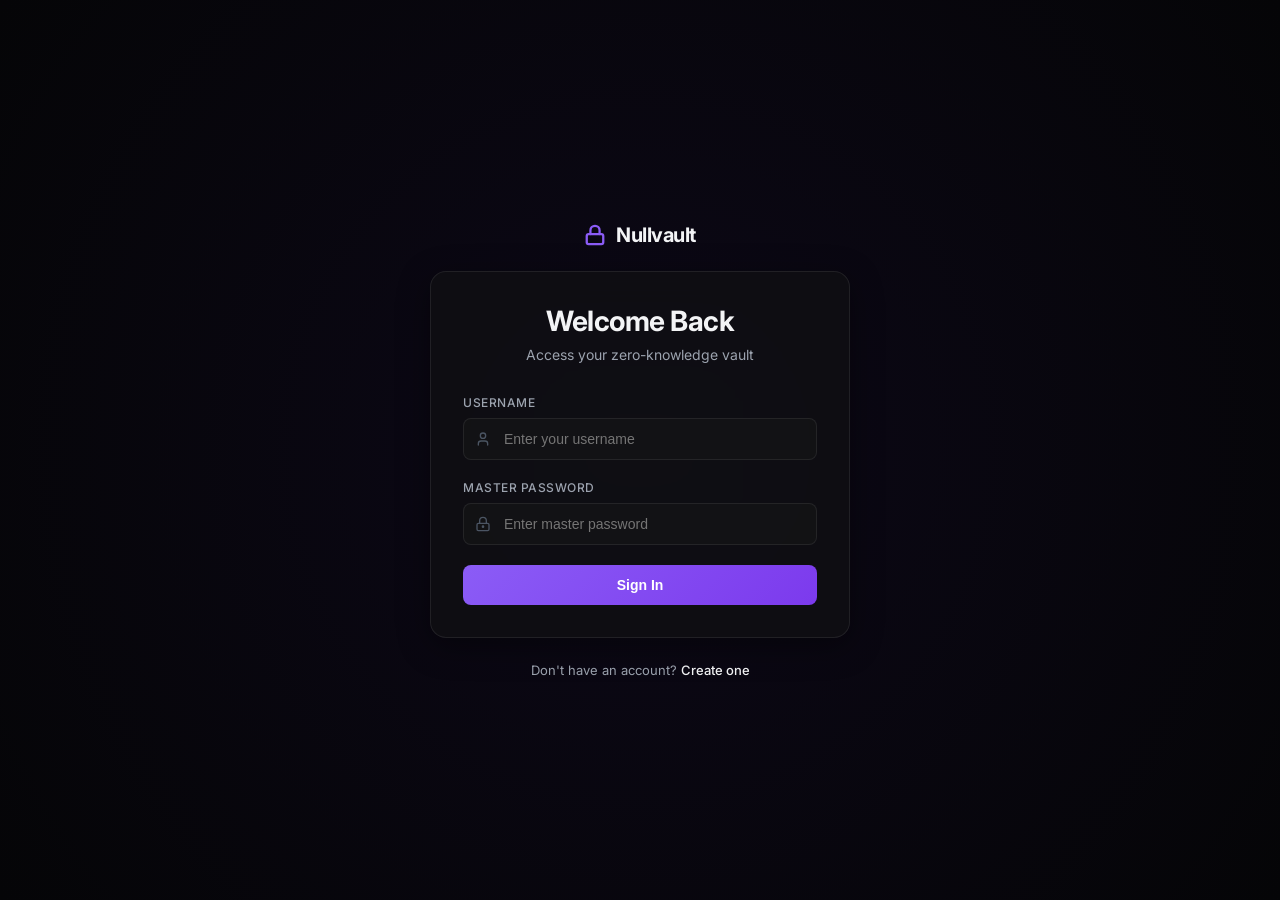
==== commit 97bb834e: "feat(core): Add login page and update API endpoints" ====
--- a/frontend/dashboard.html
+++ b/frontend/dashboard.html
@@ -224,7 +224,7 @@
     <script>
         const API_BASE_URL = window.location.hostname === 'localhost' || window.location.hostname === '127.0.0.1' 
             ? 'http://localhost:8080' 
-            : 'https://password-vault-production-d1e3.up.railway.app';
+            : 'https://nullvault.onrender.com';
             
         let vaultEntries = [];
         let decryptedPasswords = {}; // Cache decrypted passwords locally in memory during active page session
